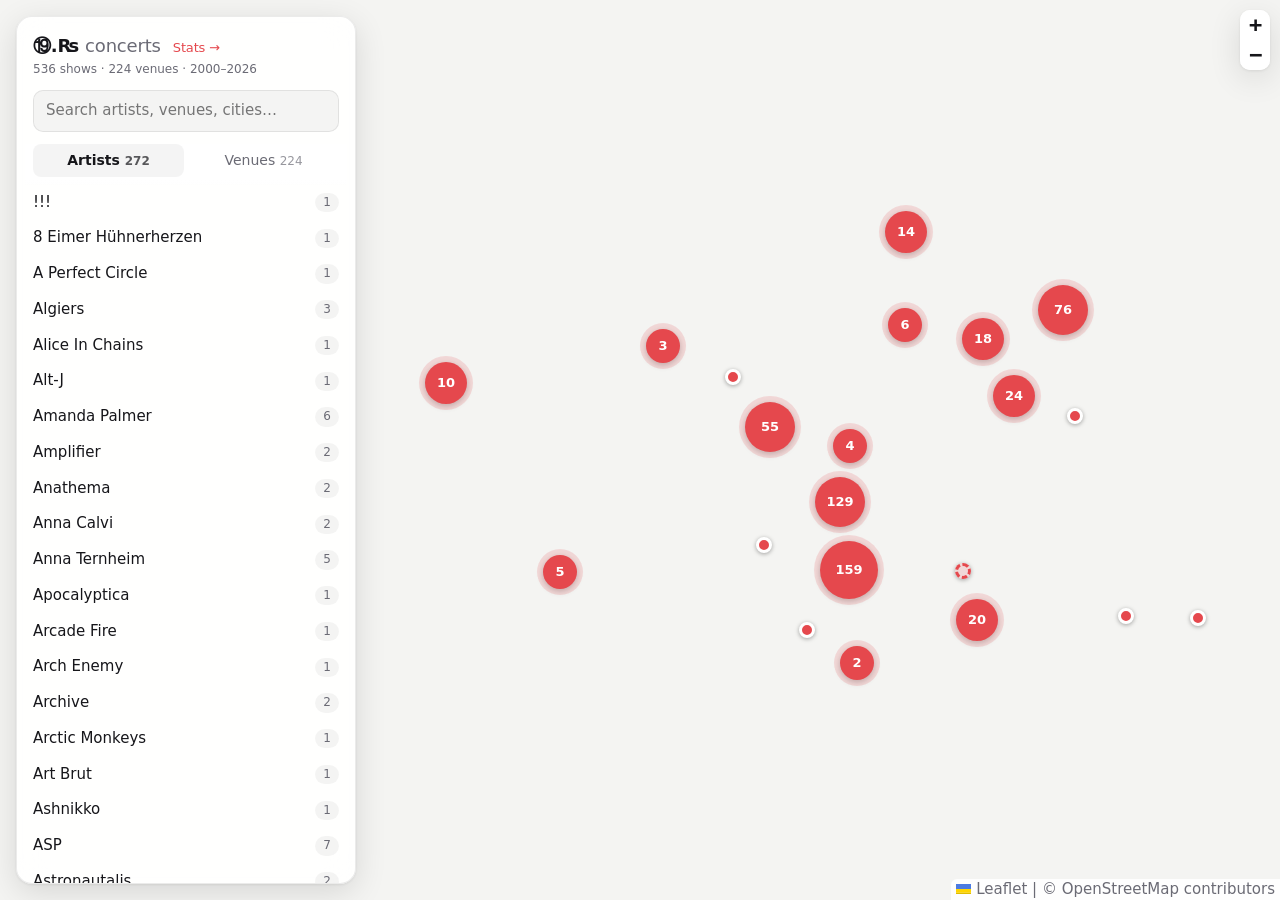
==== map.html @ 11991b75 "add map and stats" ====
<!doctype html>
<html lang="en">
<head>
  <meta charset="utf-8">
  <meta name="viewport" content="width=device-width, initial-scale=1, viewport-fit=cover">
  <title>Concert Map · ⑲.₨</title>
  <meta name="description" content="Every concert I've been to, on a map.">
  <link rel="icon" href="img/zai-site-logo.svg" type="image/svg+xml">
  <link rel="stylesheet" href="vendor/leaflet/leaflet.css">
  <link rel="stylesheet" href="vendor/leaflet.markercluster/MarkerCluster.css">
  <link rel="stylesheet" href="map.css">
</head>
<body>
  <div id="map" aria-label="Map of concert venues"></div>

  <aside id="panel" class="panel" aria-label="Artists and venues">
    <header class="panel-head">
      <button id="sheet-toggle" class="sheet-toggle" type="button" aria-expanded="false" aria-controls="panel-body">
        <span class="grabber" aria-hidden="true"></span>
        <span class="visually-hidden">Toggle list</span>
      </button>
      <div class="title-row">
        <h1><a href="/">⑲.₨</a> <span>concerts</span> <a class="stats-link" href="stats.html">Stats →</a></h1>
        <p id="stats" class="stats"></p>
      </div>
      <input id="search" class="search" type="search" placeholder="Search artists, venues, cities…" autocomplete="off" aria-label="Search">
    </header>

    <div id="panel-body" class="panel-body">
      <nav class="tabs" role="tablist">
        <button type="button" role="tab" class="tab" data-tab="artists" aria-selected="true">Artists <span id="count-artists"></span></button>
        <button type="button" role="tab" class="tab" data-tab="venues" aria-selected="false">Venues <span id="count-venues"></span></button>
      </nav>

      <section id="detail" class="detail" hidden>
        <button id="back" class="back" type="button">← All artists</button>
        <h2 id="detail-title"></h2>
        <p id="detail-sub" class="muted"></p>
        <ol id="detail-list" class="concert-list"></ol>
      </section>

      <ul id="list-artists" class="list" role="tabpanel"></ul>
      <div id="list-venues" class="list" role="tabpanel" hidden></div>
      <p id="empty" class="muted empty" hidden>Nothing found.</p>
    </div>
  </aside>

  <script src="vendor/leaflet/leaflet.js"></script>
  <script src="vendor/leaflet.markercluster/leaflet.markercluster.js"></script>
  <script src="data.js"></script>
  <script src="map.js"></script>
</body>
</html>
---- vendor/leaflet/leaflet.css ----
/* required styles */

.leaflet-pane,
.leaflet-tile,
.leaflet-marker-icon,
.leaflet-marker-shadow,
.leaflet-tile-container,
.leaflet-pane > svg,
.leaflet-pane > canvas,
.leaflet-zoom-box,
.leaflet-image-layer,
.leaflet-layer {
	position: absolute;
	left: 0;
	top: 0;
	}
.leaflet-container {
	overflow: hidden;
	}
.leaflet-tile,
.leaflet-marker-icon,
.leaflet-marker-shadow {
	-webkit-user-select: none;
	   -moz-user-select: none;
	        user-select: none;
	  -webkit-user-drag: none;
	}
/* Prevents IE11 from highlighting tiles in blue */
.leaflet-tile::selection {
	background: transparent;
}
/* Safari renders non-retina tile on retina better with this, but Chrome is worse */
.leaflet-safari .leaflet-tile {
	image-rendering: -webkit-optimize-contrast;
	}
/* hack that prevents hw layers "stretching" when loading new tiles */
.leaflet-safari .leaflet-tile-container {
	width: 1600px;
	height: 1600px;
	-webkit-transform-origin: 0 0;
	}
.leaflet-marker-icon,
.leaflet-marker-shadow {
	display: block;
	}
/* .leaflet-container svg: reset svg max-width decleration shipped in Joomla! (joomla.org) 3.x */
/* .leaflet-container img: map is broken in FF if you have max-width: 100% on tiles */
.leaflet-container .leaflet-overlay-pane svg {
	max-width: none !important;
	max-height: none !important;
	}
.leaflet-container .leaflet-marker-pane img,
.leaflet-container .leaflet-shadow-pane img,
.leaflet-container .leaflet-tile-pane img,
.leaflet-container img.leaflet-image-layer,
.leaflet-container .leaflet-tile {
	max-width: none !important;
	max-height: none !important;
	width: auto;
	padding: 0;
	}

.leaflet-container img.leaflet-tile {
	/* See: https://bugs.chromium.org/p/chromium/issues/detail?id=600120 */
	mix-blend-mode: plus-lighter;
}

.leaflet-container.leaflet-touch-zoom {
	-ms-touch-action: pan-x pan-y;
	touch-action: pan-x pan-y;
	}
.leaflet-container.leaflet-touch-drag {
	-ms-touch-action: pinch-zoom;
	/* Fallback for FF which doesn't support pinch-zoom */
	touch-action: none;
	touch-action: pinch-zoom;
}
.leaflet-container.leaflet-touch-drag.leaflet-touch-zoom {
	-ms-touch-action: none;
	touch-action: none;
}
.leaflet-container {
	-webkit-tap-highlight-color: transparent;
}
.leaflet-container a {
	-webkit-tap-highlight-color: rgba(51, 181, 229, 0.4);
}
.leaflet-tile {
	filter: inherit;
	visibility: hidden;
	}
.leaflet-tile-loaded {
	visibility: inherit;
	}
.leaflet-zoom-box {
	width: 0;
	height: 0;
	-moz-box-sizing: border-box;
	     box-sizing: border-box;
	z-index: 800;
	}
/* workaround for https://bugzilla.mozilla.org/show_bug.cgi?id=888319 */
.leaflet-overlay-pane svg {
	-moz-user-select: none;
	}

.leaflet-pane         { z-index: 400; }

.leaflet-tile-pane    { z-index: 200; }
.leaflet-overlay-pane { z-index: 400; }
.leaflet-shadow-pane  { z-index: 500; }
.leaflet-marker-pane  { z-index: 600; }
.leaflet-tooltip-pane   { z-index: 650; }
.leaflet-popup-pane   { z-index: 700; }

.leaflet-map-pane canvas { z-index: 100; }
.leaflet-map-pane svg    { z-index: 200; }

.leaflet-vml-shape {
	width: 1px;
	height: 1px;
	}
.lvml {
	behavior: url(#default#VML);
	display: inline-block;
	position: absolute;
	}


/* control positioning */

.leaflet-control {
	position: relative;
	z-index: 800;
	pointer-events: visiblePainted; /* IE 9-10 doesn't have auto */
	pointer-events: auto;
	}
.leaflet-top,
.leaflet-bottom {
	position: absolute;
	z-index: 1000;
	pointer-events: none;
	}
.leaflet-top {
	top: 0;
	}
.leaflet-right {
	right: 0;
	}
.leaflet-bottom {
	bottom: 0;
	}
.leaflet-left {
	left: 0;
	}
.leaflet-control {
	float: left;
	clear: both;
	}
.leaflet-right .leaflet-control {
	float: right;
	}
.leaflet-top .leaflet-control {
	margin-top: 10px;
	}
.leaflet-bottom .leaflet-control {
	margin-bottom: 10px;
	}
.leaflet-left .leaflet-control {
	margin-left: 10px;
	}
.leaflet-right .leaflet-control {
	margin-right: 10px;
	}


/* zoom and fade animations */

.leaflet-fade-anim .leaflet-popup {
	opacity: 0;
	-webkit-transition: opacity 0.2s linear;
	   -moz-transition: opacity 0.2s linear;
	        transition: opacity 0.2s linear;
	}
.leaflet-fade-anim .leaflet-map-pane .leaflet-popup {
	opacity: 1;
	}
.leaflet-zoom-animated {
	-webkit-transform-origin: 0 0;
	    -ms-transform-origin: 0 0;
	        transform-origin: 0 0;
	}
svg.leaflet-zoom-animated {
	will-change: transform;
}

.leaflet-zoom-anim .leaflet-zoom-animated {
	-webkit-transition: -webkit-transform 0.25s cubic-bezier(0,0,0.25,1);
	   -moz-transition:    -moz-transform 0.25s cubic-bezier(0,0,0.25,1);
	        transition:         transform 0.25s cubic-bezier(0,0,0.25,1);
	}
.leaflet-zoom-anim .leaflet-tile,
.leaflet-pan-anim .leaflet-tile {
	-webkit-transition: none;
	   -moz-transition: none;
	        transition: none;
	}

.leaflet-zoom-anim .leaflet-zoom-hide {
	visibility: hidden;
	}


/* cursors */

.leaflet-interactive {
	cursor: pointer;
	}
.leaflet-grab {
	cursor: -webkit-grab;
	cursor:    -moz-grab;
	cursor:         grab;
	}
.leaflet-crosshair,
.leaflet-crosshair .leaflet-interactive {
	cursor: crosshair;
	}
.leaflet-popup-pane,
.leaflet-control {
	cursor: auto;
	}
.leaflet-dragging .leaflet-grab,
.leaflet-dragging .leaflet-grab .leaflet-interactive,
.leaflet-dragging .leaflet-marker-draggable {
	cursor: move;
	cursor: -webkit-grabbing;
	cursor:    -moz-grabbing;
	cursor:         grabbing;
	}

/* marker & overlays interactivity */
.leaflet-marker-icon,
.leaflet-marker-shadow,
.leaflet-image-layer,
.leaflet-pane > svg path,
.leaflet-tile-container {
	pointer-events: none;
	}

.leaflet-marker-icon.leaflet-interactive,
.leaflet-image-layer.leaflet-interactive,
.leaflet-pane > svg path.leaflet-interactive,
svg.leaflet-image-layer.leaflet-interactive path {
	pointer-events: visiblePainted; /* IE 9-10 doesn't have auto */
	pointer-events: auto;
	}

/* visual tweaks */

.leaflet-container {
	background: #ddd;
	outline-offset: 1px;
	}
.leaflet-container a {
	color: #0078A8;
	}
.leaflet-zoom-box {
	border: 2px dotted #38f;
	background: rgba(255,255,255,0.5);
	}


/* general typography */
.leaflet-container {
	font-family: "Helvetica Neue", Arial, Helvetica, sans-serif;
	font-size: 12px;
	font-size: 0.75rem;
	line-height: 1.5;
	}


/* general toolbar styles */

.leaflet-bar {
	box-shadow: 0 1px 5px rgba(0,0,0,0.65);
	border-radius: 4px;
	}
.leaflet-bar a {
	background-color: #fff;
	border-bottom: 1px solid #ccc;
	width: 26px;
	height: 26px;
	line-height: 26px;
	display: block;
	text-align: center;
	text-decoration: none;
	color: black;
	}
.leaflet-bar a,
.leaflet-control-layers-toggle {
	background-position: 50% 50%;
	background-repeat: no-repeat;
	display: block;
	}
.leaflet-bar a:hover,
.leaflet-bar a:focus {
	background-color: #f4f4f4;
	}
.leaflet-bar a:first-child {
	border-top-left-radius: 4px;
	border-top-right-radius: 4px;
	}
.leaflet-bar a:last-child {
	border-bottom-left-radius: 4px;
	border-bottom-right-radius: 4px;
	border-bottom: none;
	}
.leaflet-bar a.leaflet-disabled {
	cursor: default;
	background-color: #f4f4f4;
	color: #bbb;
	}

.leaflet-touch .leaflet-bar a {
	width: 30px;
	height: 30px;
	line-height: 30px;
	}
.leaflet-touch .leaflet-bar a:first-child {
	border-top-left-radius: 2px;
	border-top-right-radius: 2px;
	}
.leaflet-touch .leaflet-bar a:last-child {
	border-bottom-left-radius: 2px;
	border-bottom-right-radius: 2px;
	}

/* zoom control */

.leaflet-control-zoom-in,
.leaflet-control-zoom-out {
	font: bold 18px 'Lucida Console', Monaco, monospace;
	text-indent: 1px;
	}

.leaflet-touch .leaflet-control-zoom-in, .leaflet-touch .leaflet-control-zoom-out  {
	font-size: 22px;
	}


/* layers control */

.leaflet-control-layers {
	box-shadow: 0 1px 5px rgba(0,0,0,0.4);
	background: #fff;
	border-radius: 5px;
	}
.leaflet-control-layers-toggle {
	background-image: url(images/layers.png);
	width: 36px;
	height: 36px;
	}
.leaflet-retina .leaflet-control-layers-toggle {
	background-image: url(images/layers-2x.png);
	background-size: 26px 26px;
	}
.leaflet-touch .leaflet-control-layers-toggle {
	width: 44px;
	height: 44px;
	}
.leaflet-control-layers .leaflet-control-layers-list,
.leaflet-control-layers-expanded .leaflet-control-layers-toggle {
	display: none;
	}
.leaflet-control-layers-expanded .leaflet-control-layers-list {
	display: block;
	position: relative;
	}
.leaflet-control-layers-expanded {
	padding: 6px 10px 6px 6px;
	color: #333;
	background: #fff;
	}
.leaflet-control-layers-scrollbar {
	overflow-y: scroll;
	overflow-x: hidden;
	padding-right: 5px;
	}
.leaflet-control-layers-selector {
	margin-top: 2px;
	position: relative;
	top: 1px;
	}
.leaflet-control-layers label {
	display: block;
	font-size: 13px;
	font-size: 1.08333em;
	}
.leaflet-control-layers-separator {
	height: 0;
	border-top: 1px solid #ddd;
	margin: 5px -10px 5px -6px;
	}

/* Default icon URLs */
.leaflet-default-icon-path { /* used only in path-guessing heuristic, see L.Icon.Default */
	background-image: url(images/marker-icon.png);
	}


/* attribution and scale controls */

.leaflet-container .leaflet-control-attribution {
	background: #fff;
	background: rgba(255, 255, 255, 0.8);
	margin: 0;
	}
.leaflet-control-attribution,
.leaflet-control-scale-line {
	padding: 0 5px;
	color: #333;
	line-height: 1.4;
	}
.leaflet-control-attribution a {
	text-decoration: none;
	}
.leaflet-control-attribution a:hover,
.leaflet-control-attribution a:focus {
	text-decoration: underline;
	}
.leaflet-attribution-flag {
	display: inline !important;
	vertical-align: baseline !important;
	width: 1em;
	height: 0.6669em;
	}
.leaflet-left .leaflet-control-scale {
	margin-left: 5px;
	}
.leaflet-bottom .leaflet-control-scale {
	margin-bottom: 5px;
	}
.leaflet-control-scale-line {
	border: 2px solid #777;
	border-top: none;
	line-height: 1.1;
	padding: 2px 5px 1px;
	white-space: nowrap;
	-moz-box-sizing: border-box;
	     box-sizing: border-box;
	background: rgba(255, 255, 255, 0.8);
	text-shadow: 1px 1px #fff;
	}
.leaflet-control-scale-line:not(:first-child) {
	border-top: 2px solid #777;
	border-bottom: none;
	margin-top: -2px;
	}
.leaflet-control-scale-line:not(:first-child):not(:last-child) {
	border-bottom: 2px solid #777;
	}

.leaflet-touch .leaflet-control-attribution,
.leaflet-touch .leaflet-control-layers,
.leaflet-touch .leaflet-bar {
	box-shadow: none;
	}
.leaflet-touch .leaflet-control-layers,
.leaflet-touch .leaflet-bar {
	border: 2px solid rgba(0,0,0,0.2);
	background-clip: padding-box;
	}


/* popup */

.leaflet-popup {
	position: absolute;
	text-align: center;
	margin-bottom: 20px;
	}
.leaflet-popup-content-wrapper {
	padding: 1px;
	text-align: left;
	border-radius: 12px;
	}
.leaflet-popup-content {
	margin: 13px 24px 13px 20px;
	line-height: 1.3;
	font-size: 13px;
	font-size: 1.08333em;
	min-height: 1px;
	}
.leaflet-popup-content p {
	margin: 17px 0;
	margin: 1.3em 0;
	}
.leaflet-popup-tip-container {
	width: 40px;
	height: 20px;
	position: absolute;
	left: 50%;
	margin-top: -1px;
	margin-left: -20px;
	overflow: hidden;
	pointer-events: none;
	}
.leaflet-popup-tip {
	width: 17px;
	height: 17px;
	padding: 1px;

	margin: -10px auto 0;
	pointer-events: auto;

	-webkit-transform: rotate(45deg);
	   -moz-transform: rotate(45deg);
	    -ms-transform: rotate(45deg);
	        transform: rotate(45deg);
	}
.leaflet-popup-content-wrapper,
.leaflet-popup-tip {
	background: white;
	color: #333;
	box-shadow: 0 3px 14px rgba(0,0,0,0.4);
	}
.leaflet-container a.leaflet-popup-close-button {
	position: absolute;
	top: 0;
	right: 0;
	border: none;
	text-align: center;
	width: 24px;
	height: 24px;
	font: 16px/24px Tahoma, Verdana, sans-serif;
	color: #757575;
	text-decoration: none;
	background: transparent;
	}
.leaflet-container a.leaflet-popup-close-button:hover,
.leaflet-container a.leaflet-popup-close-button:focus {
	color: #585858;
	}
.leaflet-popup-scrolled {
	overflow: auto;
	}

.leaflet-oldie .leaflet-popup-content-wrapper {
	-ms-zoom: 1;
	}
.leaflet-oldie .leaflet-popup-tip {
	width: 24px;
	margin: 0 auto;

	-ms-filter: "progid:DXImageTransform.Microsoft.Matrix(M11=0.70710678, M12=0.70710678, M21=-0.70710678, M22=0.70710678)";
	filter: progid:DXImageTransform.Microsoft.Matrix(M11=0.70710678, M12=0.70710678, M21=-0.70710678, M22=0.70710678);
	}

.leaflet-oldie .leaflet-control-zoom,
.leaflet-oldie .leaflet-control-layers,
.leaflet-oldie .leaflet-popup-content-wrapper,
.leaflet-oldie .leaflet-popup-tip {
	border: 1px solid #999;
	}


/* div icon */

.leaflet-div-icon {
	background: #fff;
	border: 1px solid #666;
	}


/* Tooltip */
/* Base styles for the element that has a tooltip */
.leaflet-tooltip {
	position: absolute;
	padding: 6px;
	background-color: #fff;
	border: 1px solid #fff;
	border-radius: 3px;
	color: #222;
	white-space: nowrap;
	-webkit-user-select: none;
	-moz-user-select: none;
	-ms-user-select: none;
	user-select: none;
	pointer-events: none;
	box-shadow: 0 1px 3px rgba(0,0,0,0.4);
	}
.leaflet-tooltip.leaflet-interactive {
	cursor: pointer;
	pointer-events: auto;
	}
.leaflet-tooltip-top:before,
.leaflet-tooltip-bottom:before,
.leaflet-tooltip-left:before,
.leaflet-tooltip-right:before {
	position: absolute;
	pointer-events: none;
	border: 6px solid transparent;
	background: transparent;
	content: "";
	}

/* Directions */

.leaflet-tooltip-bottom {
	margin-top: 6px;
}
.leaflet-tooltip-top {
	margin-top: -6px;
}
.leaflet-tooltip-bottom:before,
.leaflet-tooltip-top:before {
	left: 50%;
	margin-left: -6px;
	}
.leaflet-tooltip-top:before {
	bottom: 0;
	margin-bottom: -12px;
	border-top-color: #fff;
	}
.leaflet-tooltip-bottom:before {
	top: 0;
	margin-top: -12px;
	margin-left: -6px;
	border-bottom-color: #fff;
	}
.leaflet-tooltip-left {
	margin-left: -6px;
}
.leaflet-tooltip-right {
	margin-left: 6px;
}
.leaflet-tooltip-left:before,
.leaflet-tooltip-right:before {
	top: 50%;
	margin-top: -6px;
	}
.leaflet-tooltip-left:before {
	right: 0;
	margin-right: -12px;
	border-left-color: #fff;
	}
.leaflet-tooltip-right:before {
	left: 0;
	margin-left: -12px;
	border-right-color: #fff;
	}

/* Printing */

@media print {
	/* Prevent printers from removing background-images of controls. */
	.leaflet-control {
		-webkit-print-color-adjust: exact;
		print-color-adjust: exact;
		}
	}
---- vendor/leaflet.markercluster/MarkerCluster.css ----
.leaflet-cluster-anim .leaflet-marker-icon, .leaflet-cluster-anim .leaflet-marker-shadow {
	-webkit-transition: -webkit-transform 0.3s ease-out, opacity 0.3s ease-in;
	-moz-transition: -moz-transform 0.3s ease-out, opacity 0.3s ease-in;
	-o-transition: -o-transform 0.3s ease-out, opacity 0.3s ease-in;
	transition: transform 0.3s ease-out, opacity 0.3s ease-in;
}

.leaflet-cluster-spider-leg {
	/* stroke-dashoffset (duration and function) should match with leaflet-marker-icon transform in order to track it exactly */
	-webkit-transition: -webkit-stroke-dashoffset 0.3s ease-out, -webkit-stroke-opacity 0.3s ease-in;
	-moz-transition: -moz-stroke-dashoffset 0.3s ease-out, -moz-stroke-opacity 0.3s ease-in;
	-o-transition: -o-stroke-dashoffset 0.3s ease-out, -o-stroke-opacity 0.3s ease-in;
	transition: stroke-dashoffset 0.3s ease-out, stroke-opacity 0.3s ease-in;
}
---- map.css ----
:root {
  --bg: #f4f4f2;
  --surface: rgba(255, 255, 255, 0.92);
  --surface-solid: #ffffff;
  --text: #16161a;
  --muted: #6b6b75;
  --line: rgba(0, 0, 0, 0.08);
  --hover: rgba(0, 0, 0, 0.045);
  --accent: #e5484d;
  --accent-soft: rgba(229, 72, 77, 0.16);
  --accent-text: #ffffff;
  --shadow: 0 8px 32px rgba(0, 0, 0, 0.12), 0 1px 3px rgba(0, 0, 0, 0.08);
  --tiles: grayscale(0.85) contrast(0.9) brightness(1.04);
  --radius: 16px;
  --font: ui-sans-serif, system-ui, -apple-system, "Segoe UI", Roboto, "Helvetica Neue", Arial, sans-serif;
  color-scheme: light;
}

@media (prefers-color-scheme: dark) {
  :root {
    --bg: #1b1b1f;
    --surface: rgba(28, 28, 32, 0.92);
    --surface-solid: #1f1f24;
    --text: #ececf1;
    --muted: #9a9aa5;
    --line: rgba(255, 255, 255, 0.09);
    --hover: rgba(255, 255, 255, 0.06);
    --accent: #ff6369;
    --accent-soft: rgba(255, 99, 105, 0.2);
    --accent-text: #1b1b1f;
    --shadow: 0 8px 32px rgba(0, 0, 0, 0.5), 0 1px 3px rgba(0, 0, 0, 0.4);
    --tiles: grayscale(1) invert(1) brightness(0.82) contrast(0.85);
    color-scheme: dark;
  }
}

* { box-sizing: border-box; }

[hidden] { display: none !important; }

html, body {
  margin: 0;
  height: 100%;
  background: var(--bg);
  color: var(--text);
  font: 15px/1.45 var(--font);
  -webkit-font-smoothing: antialiased;
}

button { font: inherit; color: inherit; }

.visually-hidden {
  position: absolute; width: 1px; height: 1px; overflow: hidden;
  clip: rect(0 0 0 0); white-space: nowrap;
}

.muted { color: var(--muted); }

#map {
  position: fixed;
  inset: 0;
  background: var(--bg);
}

/* ---------- panel ---------- */

.panel {
  position: fixed;
  z-index: 1000;
  top: 16px;
  left: 16px;
  bottom: 16px;
  width: 340px;
  display: flex;
  flex-direction: column;
  background: var(--surface);
  backdrop-filter: blur(16px);
  -webkit-backdrop-filter: blur(16px);
  border: 1px solid var(--line);
  border-radius: var(--radius);
  box-shadow: var(--shadow);
  overflow: hidden;
}

.panel-head { padding: 16px 16px 12px; }

.sheet-toggle { display: none; }

.title-row { display: flex; flex-direction: column; gap: 2px; }

h1 {
  margin: 0;
  font-size: 18px;
  font-weight: 650;
  letter-spacing: -0.01em;
}
h1 a { color: inherit; text-decoration: none; }
h1 span { color: var(--muted); font-weight: 500; }
h1 .stats-link { margin-left: 6px; font-size: 13px; font-weight: 500; color: var(--accent); }
h1 .stats-link:hover { text-decoration: underline; }

.stats { margin: 0; font-size: 12px; color: var(--muted); }

.search {
  width: 100%;
  margin-top: 12px;
  padding: 9px 12px;
  border: 1px solid var(--line);
  border-radius: 10px;
  background: var(--hover);
  color: var(--text);
  font: inherit;
  outline: none;
}
.search:focus { border-color: var(--accent); background: transparent; }

.panel-body {
  flex: 1;
  min-height: 0;
  overflow-y: auto;
  overscroll-behavior: contain;
  padding: 0 8px 12px;
}

.tabs {
  position: sticky;
  top: 0;
  z-index: 1;
  display: flex;
  gap: 4px;
  padding: 0 8px 8px;
  background: var(--surface-solid);
  background: linear-gradient(var(--surface-solid) 80%, transparent);
}
.tab {
  flex: 1;
  padding: 6px 10px;
  border: 0;
  border-radius: 8px;
  background: none;
  color: var(--muted);
  cursor: pointer;
  font-size: 14px;
}
.tab span { font-size: 12px; opacity: 0.7; }
.tab[aria-selected="true"] { background: var(--hover); color: var(--text); font-weight: 600; }

/* ---------- lists ---------- */

.list { list-style: none; margin: 0; padding: 0; }

.city {
  margin: 14px 8px 4px;
  font-size: 11px;
  font-weight: 600;
  letter-spacing: 0.06em;
  text-transform: uppercase;
  color: var(--muted);
}

.item {
  display: flex;
  width: 100%;
  align-items: center;
  justify-content: space-between;
  gap: 12px;
  padding: 7px 8px;
  border: 0;
  border-radius: 8px;
  background: none;
  text-align: left;
  cursor: pointer;
}
.item:hover, .item:focus-visible { background: var(--hover); outline: none; }
.item .count {
  flex: none;
  min-width: 24px;
  padding: 1px 7px;
  border-radius: 999px;
  background: var(--hover);
  color: var(--muted);
  font-size: 12px;
  text-align: center;
  font-variant-numeric: tabular-nums;
}

.empty { padding: 16px 8px; }

/* ---------- artist detail ---------- */

.detail { padding: 0 8px; }
.back {
  margin: 0 0 8px -8px;
  padding: 4px 8px;
  border: 0;
  border-radius: 8px;
  background: none;
  color: var(--accent);
  cursor: pointer;
}
.back:hover { background: var(--hover); }
.detail h2 { margin: 0; font-size: 20px; letter-spacing: -0.01em; }
.detail .muted { margin: 2px 0 12px; font-size: 13px; }

.concert-list { list-style: none; margin: 0; padding: 0; }
.concert-list .item { align-items: baseline; justify-content: flex-start; margin-left: -8px; width: calc(100% + 16px); }
.concert-list time {
  flex: none;
  width: 84px;
  color: var(--muted);
  font-size: 13px;
  font-variant-numeric: tabular-nums;
}
.concert-list small { display: block; color: var(--muted); }

/* ---------- markers & clusters ---------- */

.pin {
  width: 16px;
  height: 16px;
  border-radius: 50%;
  background: var(--accent);
  border: 3px solid var(--surface-solid);
  box-shadow: 0 1px 4px rgba(0, 0, 0, 0.35);
  transition: transform 0.15s;
}
.pin:hover { transform: scale(1.25); }
.pin.approx { border-style: dashed; border-color: var(--accent); background: var(--accent-soft); }

.cluster {
  display: flex;
  align-items: center;
  justify-content: center;
  border-radius: 50%;
  background: var(--accent);
  color: var(--accent-text);
  font-weight: 650;
  font-size: 13px;
  box-shadow: 0 0 0 6px var(--accent-soft), 0 2px 6px rgba(0, 0, 0, 0.25);
  font-variant-numeric: tabular-nums;
}

/* ---------- leaflet overrides ---------- */

.leaflet-container { font: inherit; background: var(--bg); }
.leaflet-tile-pane { filter: var(--tiles); }

.leaflet-bar, .leaflet-bar a {
  border: 0 !important;
  background: var(--surface-solid);
  color: var(--text);
}
.leaflet-bar { border-radius: 10px !important; overflow: hidden; box-shadow: var(--shadow) !important; }
.leaflet-bar a:hover { background: var(--hover); color: var(--text); }

.leaflet-control-attribution {
  background: var(--surface) !important;
  color: var(--muted);
  border-radius: 6px 0 0 0;
}
.leaflet-control-attribution a { color: inherit; }

.leaflet-popup-content-wrapper, .leaflet-popup-tip {
  background: var(--surface-solid);
  color: var(--text);
  box-shadow: var(--shadow);
}
.leaflet-popup-content-wrapper { border-radius: 14px; }
.leaflet-popup-content { margin: 14px 16px; font-size: 14px; line-height: 1.4; min-width: 220px; }
.leaflet-container a.leaflet-popup-close-button { color: var(--muted); top: 6px; right: 6px; }

.popup h3 { margin: 0 20px 0 0; font-size: 16px; }
.popup .sub { margin: 0 0 10px; color: var(--muted); font-size: 13px; }
.popup ol {
  list-style: none;
  margin: 0;
  padding: 0;
  max-height: 240px;
  overflow-y: auto;
}
.popup li {
  display: flex;
  gap: 10px;
  padding: 4px 6px;
  margin: 0 -6px;
  border-radius: 6px;
}
.popup li.hit { background: var(--accent-soft); }
.popup time { flex: none; width: 78px; color: var(--muted); font-variant-numeric: tabular-nums; }
.popup small { display: block; color: var(--muted); }
.popup .artist {
  padding: 0;
  border: 0;
  background: none;
  color: var(--text);
  text-align: left;
  cursor: pointer;
  text-decoration: underline;
  text-decoration-color: var(--line);
  text-underline-offset: 3px;
}
.popup .artist:hover { color: var(--accent); text-decoration-color: currentColor; }
.popup .approx-note { margin: 10px 0 0; font-size: 12px; color: var(--muted); }

/* ---------- mobile: bottom sheet ---------- */

@media (max-width: 720px) {
  .panel {
    top: auto;
    left: 0;
    right: 0;
    bottom: 0;
    width: auto;
    max-height: 70vh;
    border-radius: var(--radius) var(--radius) 0 0;
    border-width: 1px 0 0;
    padding-bottom: env(safe-area-inset-bottom);
  }
  .panel-head { padding: 4px 16px 12px; }
  .sheet-toggle {
    display: flex;
    justify-content: center;
    width: 100%;
    padding: 6px 0 10px;
    border: 0;
    background: none;
    cursor: pointer;
  }
  .grabber { width: 40px; height: 5px; border-radius: 3px; background: var(--muted); opacity: 0.4; }
  .panel-body { display: none; }
  .panel.open .panel-body { display: block; height: 55vh; }
  .leaflet-bottom { bottom: var(--sheet-h, 0px); }
  .leaflet-popup-content { min-width: 200px; }
}
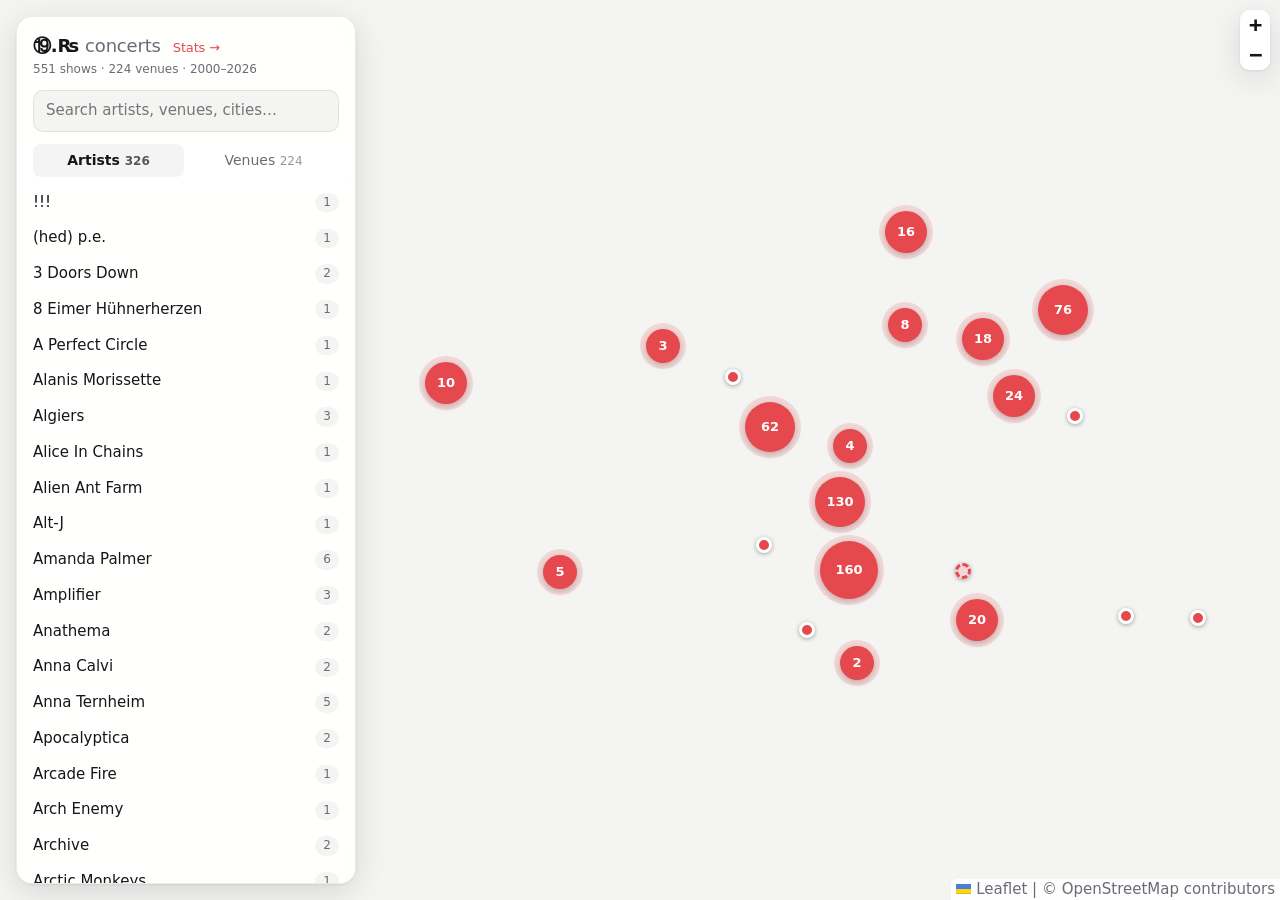
==== commit d1f445d8: "+setlists" ====
--- a/map.html
+++ b/map.html
@@ -45,6 +45,16 @@
     </div>
   </aside>
 
+  <aside id="setlist" class="setlist-card" aria-label="Setlist" hidden>
+    <header class="setlist-head">
+      <button id="setlist-close" class="setlist-close" type="button" aria-label="Close setlist"><span class="x">×</span><span class="back-label">← Back</span></button>
+      <h2 id="setlist-artist"></h2>
+      <p id="setlist-sub" class="muted"></p>
+    </header>
+    <div id="setlist-body" class="setlist-body"></div>
+    <footer class="setlist-foot"><a id="setlist-src" target="_blank" rel="noopener">via setlist.fm ↗</a></footer>
+  </aside>
+
   <script src="vendor/leaflet/leaflet.js"></script>
   <script src="vendor/leaflet.markercluster/leaflet.markercluster.js"></script>
   <script src="data.js"></script>
--- a/map.css
+++ b/map.css
@@ -212,6 +212,83 @@
   font-variant-numeric: tabular-nums;
 }
 .concert-list small { display: block; color: var(--muted); }
+.concert-list li { display: flex; align-items: center; gap: 4px; }
+.concert-list li .item { flex: 1; min-width: 0; width: auto; }
+
+/* ---------- setlist badge & card ---------- */
+
+.sl-badge, .sl-link {
+  flex: none;
+  padding: 1px 8px;
+  border: 0;
+  border-radius: 999px;
+  background: var(--hover);
+  color: var(--muted);
+  font-size: 12px;
+  font-variant-numeric: tabular-nums;
+  white-space: nowrap;
+  text-decoration: none;
+  cursor: pointer;
+}
+.sl-link { background: none; }
+.sl-badge:hover, .sl-link:hover { color: var(--accent); }
+.sl-badge.active { background: var(--accent); color: var(--accent-text); }
+
+.setlist-card {
+  position: fixed;
+  z-index: 1000;
+  top: 16px;
+  left: calc(16px + 340px + 12px);
+  width: 300px;
+  max-height: calc(100% - 32px);
+  display: flex;
+  flex-direction: column;
+  background: var(--surface);
+  backdrop-filter: blur(16px);
+  -webkit-backdrop-filter: blur(16px);
+  border: 1px solid var(--line);
+  border-radius: var(--radius);
+  box-shadow: var(--shadow);
+  overflow: hidden;
+  animation: sl-in 0.18s ease-out;
+}
+@keyframes sl-in { from { opacity: 0; transform: translateX(-12px); } }
+
+.setlist-head { position: relative; padding: 16px 44px 8px 16px; }
+.setlist-head h2 { margin: 0; font-size: 18px; letter-spacing: -0.01em; }
+.setlist-head p { margin: 2px 0 0; font-size: 13px; }
+.setlist-close {
+  position: absolute;
+  top: 10px;
+  right: 10px;
+  padding: 2px 9px;
+  border: 0;
+  border-radius: 8px;
+  background: none;
+  color: var(--muted);
+  font-size: 20px;
+  line-height: 1.2;
+  cursor: pointer;
+}
+.setlist-close:hover { background: var(--hover); color: var(--text); }
+.setlist-close .back-label { display: none; }
+
+.setlist-body { flex: 1; min-height: 0; overflow-y: auto; overscroll-behavior: contain; padding: 4px 16px 8px; }
+.setlist-body h3 {
+  margin: 12px 0 4px;
+  font-size: 11px;
+  font-weight: 600;
+  letter-spacing: 0.06em;
+  text-transform: uppercase;
+  color: var(--muted);
+}
+.setlist-body ol { margin: 0; padding-left: 2.2em; }
+.setlist-body li { padding: 2px 0; }
+.setlist-body li::marker { color: var(--muted); font-size: 12px; font-variant-numeric: tabular-nums; }
+
+.setlist-foot { padding: 10px 16px 14px; border-top: 1px solid var(--line); font-size: 12px; }
+.setlist-foot a { color: var(--accent); text-decoration: none; }
+.setlist-foot a:hover { text-decoration: underline; }
 
 /* ---------- markers & clusters ---------- */
 
@@ -331,4 +408,24 @@
   .panel.open .panel-body { display: block; height: 55vh; }
   .leaflet-bottom { bottom: var(--sheet-h, 0px); }
   .leaflet-popup-content { min-width: 200px; }
-}
+
+  /* setlist covers the sheet and slides in from the right */
+  .setlist-card {
+    top: auto;
+    left: 0;
+    right: 0;
+    bottom: 0;
+    width: auto;
+    max-height: 70vh;
+    z-index: 1001;
+    border-radius: var(--radius) var(--radius) 0 0;
+    border-width: 1px 0 0;
+    padding-bottom: env(safe-area-inset-bottom);
+    animation-name: sl-in-mobile;
+  }
+  @keyframes sl-in-mobile { from { transform: translateX(100%); } }
+  .setlist-head { padding: 12px 16px 8px; }
+  .setlist-close { position: static; margin: 0 0 4px -8px; padding: 4px 8px; font-size: 15px; color: var(--accent); }
+  .setlist-close .x { display: none; }
+  .setlist-close .back-label { display: inline; }
+}
